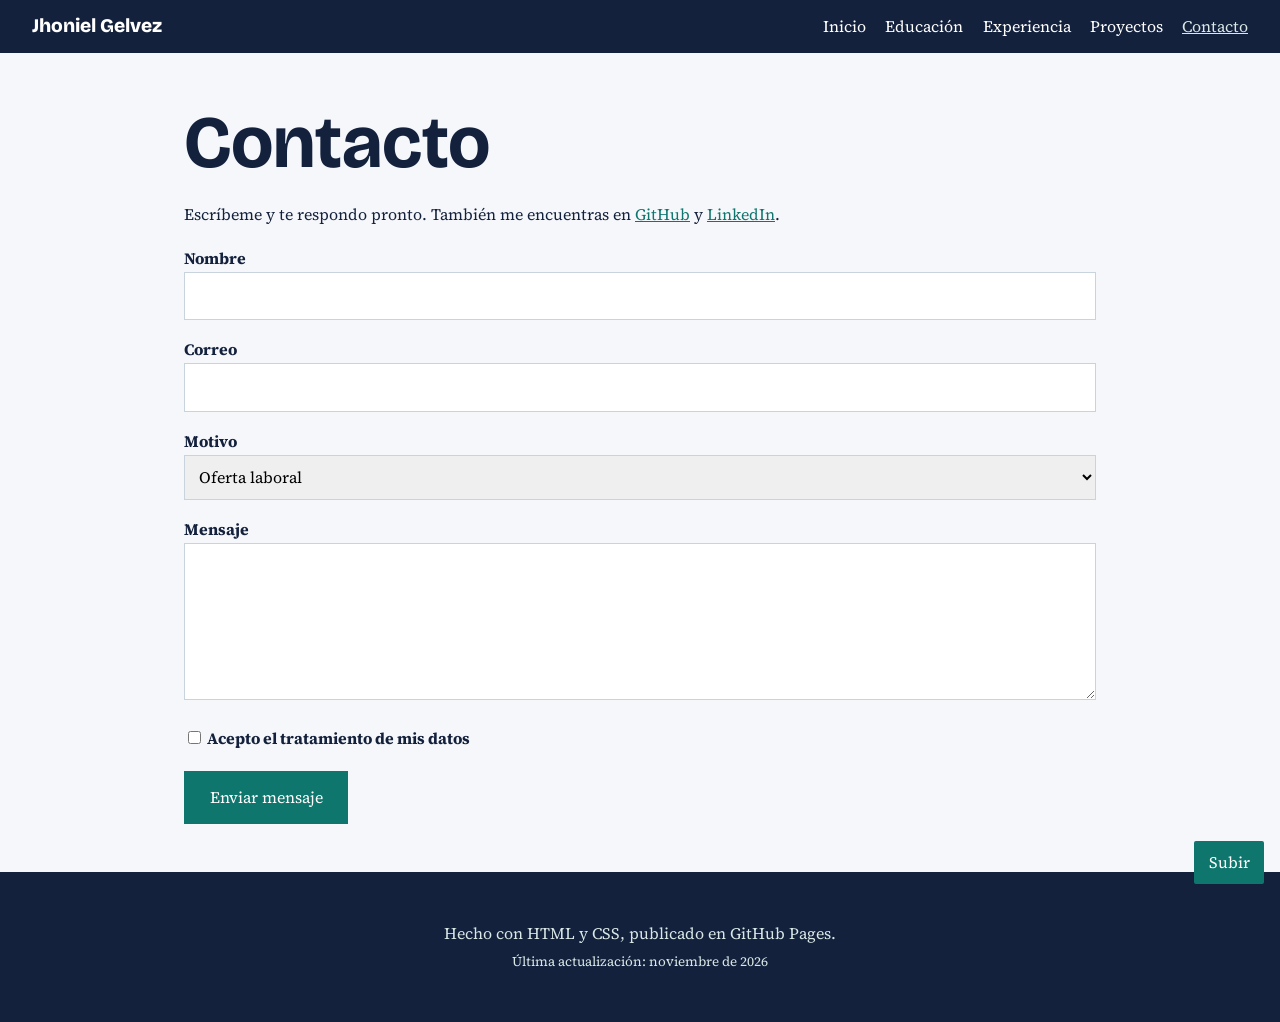
==== contacto.html @ a7f80f1f "Initial public CV website" ====
<!DOCTYPE html>
<html lang="es">
<head>
  <meta charset="utf-8">
  <meta name="viewport" content="width=device-width, initial-scale=1">
  <meta name="description" content="Hoja de vida web de Jhoniel Gelvez, estudiante de Ingeniería de Software">
  <title>Contacto | Jhoniel Gelvez</title>
  <link rel="preconnect" href="https://fonts.googleapis.com">
  <link rel="preconnect" href="https://fonts.gstatic.com" crossorigin>
  <link href="https://fonts.googleapis.com/css2?family=Bricolage+Grotesque:wght@600;800&family=Source+Serif+4&display=swap" rel="stylesheet">
  <link rel="stylesheet" href="css/styles.css">
</head>
<body id="inicio">
  <header class="nav">
    <a class="logo" href="index.html">Jhoniel Gelvez</a>
    <nav>
      <a href="index.html">Inicio</a><a href="educacion.html">Educación</a><a href="experiencia.html">Experiencia</a><a href="proyectos.html">Proyectos</a><a href="contacto.html" class="on">Contacto</a>
    </nav>
  </header>
  <main class="wrap">
    <h1>Contacto</h1>
    <p>Escríbeme y te respondo pronto. También me encuentras en <a href="https://github.com/TU_USUARIO" target="_blank" rel="noopener">GitHub</a> y <a href="https://www.linkedin.com/in/TU_USUARIO" target="_blank" rel="noopener">LinkedIn</a>.</p>
    <form action="mailto:correo@ejemplo.com" method="post" enctype="text/plain">
      <label for="nombre">Nombre</label><input id="nombre" name="nombre" required>
      <label for="correo">Correo</label><input id="correo" name="correo" type="email" required>
      <label for="motivo">Motivo</label>
      <select id="motivo" name="motivo"><option>Oferta laboral</option><option>Proyecto</option><option>Otro</option></select>
      <label for="msg">Mensaje</label><textarea id="msg" name="mensaje" rows="5" required></textarea>
      <label><input type="checkbox" name="acepto" required> Acepto el tratamiento de mis datos</label>
      <button type="submit">Enviar mensaje</button>
    </form>
  </main>
  <a class="top" href="#inicio">Subir</a>
  <footer><p>Hecho con HTML y CSS, publicado en GitHub Pages.<br><small>Última actualización: noviembre de 2026</small></p></footer>
</body>
</html>
---- css/styles.css ----
/* 1. Variables y reglas generales */
:root{--bg:#F5F7FA;--ink:#14213D;--teal:#0F766E;--mist:#D9E8E6;--line:#C9D3DD}
*{box-sizing:border-box}
body{margin:0;font-family:'Source Serif 4',serif;line-height:1.7;color:var(--ink);background:var(--bg)}
h1,h2,h3,.logo{font-family:'Bricolage Grotesque',sans-serif;line-height:1.15}
h1{font-size:clamp(2.4rem,7vw,4.6rem);margin:0 0 1rem}
h2{font-size:1.8rem;margin:0 0 1rem}
a{color:var(--teal)}
hr{border:0;border-top:2px dotted var(--line);margin:3rem 0}
/* 2. Navegación: posición sticky */
.nav{position:sticky;top:0;z-index:5;display:flex;justify-content:space-between;align-items:center;flex-wrap:wrap;gap:.5rem;background:var(--ink);padding:.8rem 2rem}
.nav a{color:#fff;text-decoration:none;margin-left:1.2rem}
.nav .logo{margin:0;font-weight:800;font-size:1.2rem}
.nav a:hover,.nav a.on{color:var(--mist);text-decoration:underline}
/* 3. Estructura con div: posición relative y absolute */
.wrap{max-width:960px;margin:0 auto;padding:3rem 1.5rem}
.hero{position:relative;overflow:hidden;background:var(--mist);padding:5rem 1.5rem}
.hero .in{position:relative;z-index:1;max-width:960px;margin:0 auto}
.circulo{position:absolute;right:-80px;top:-80px;width:340px;height:340px;border-radius:50%;background:var(--teal);opacity:.25}
.foto{width:160px;height:160px;border-radius:50%;border:4px solid var(--ink);object-fit:cover;margin-bottom:1rem}
/* 4. Componentes con clases y display */
.btn{display:inline-block;background:var(--ink);color:#fff;padding:.7rem 1.4rem;text-decoration:none;margin:.3rem .5rem .3rem 0;border-radius:2px;transition:background .2s}
.btn:hover{background:var(--teal)}
.card{background:#fff;border-left:4px solid var(--teal);padding:1.2rem 1.5rem;margin:1.2rem 0;transition:transform .2s}
.card:hover{transform:translateX(6px)}
.tag{display:inline-block;background:var(--mist);padding:.1rem .7rem;margin:.2rem .2rem .2rem 0;border-radius:2px;font-size:.9rem}
.fecha{color:var(--teal);font-weight:bold}
.barra{background:var(--line);height:10px;border-radius:5px;margin:.2rem 0 1rem}
.barra div{height:100%;background:var(--teal);border-radius:5px}
.n90{width:90%}.n80{width:80%}.n70{width:70%}.n60{width:60%}
.grid{display:grid;grid-template-columns:repeat(auto-fit,minmax(260px,1fr));gap:1.5rem}
figure{margin:0;background:#fff}
figure img{width:100%;display:block}
figcaption{padding:1rem}
/* 5. Tablas y formularios */
table{border-collapse:collapse;width:100%;background:#fff}
th,td{padding:.7rem 1rem;border-bottom:1px solid var(--line);text-align:left}
th{background:var(--ink);color:#fff}
label{display:block;margin-top:1rem;font-weight:bold}
input,select,textarea{width:100%;padding:.6rem;border:1px solid var(--line);font:inherit}
input[type=checkbox]{width:auto}
button{margin-top:1.2rem;background:var(--teal);color:#fff;border:0;padding:.8rem 1.6rem;font:inherit;cursor:pointer}
/* 6. Posición fixed, pie y accesibilidad */
.top{position:fixed;right:1rem;bottom:1rem;background:var(--teal);color:#fff;padding:.5rem .9rem;border-radius:2px;text-decoration:none}
footer{text-align:center;padding:2rem;background:var(--ink);color:var(--mist)}
a:focus-visible,button:focus-visible,input:focus-visible,select:focus-visible,textarea:focus-visible{outline:3px solid var(--teal);outline-offset:2px}
@media(max-width:700px){.nav{padding:.8rem 1rem}.nav a{margin:0 .8rem 0 0}.circulo{display:none}}
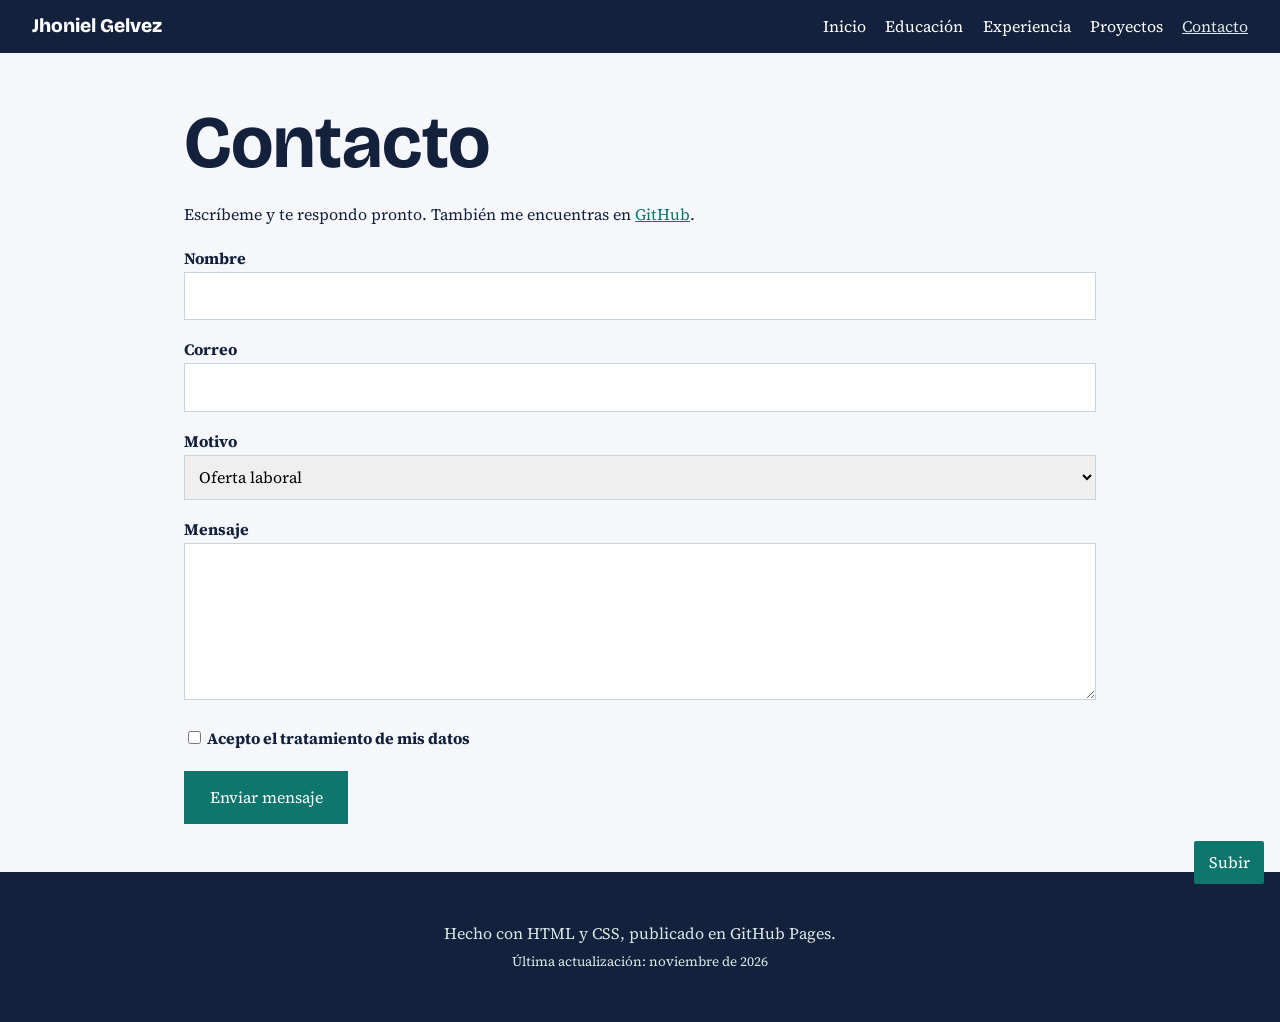
==== commit 4c73f471: "Add files via upload" ====
--- a/contacto.html
+++ b/contacto.html
@@ -19,8 +19,8 @@
   </header>
   <main class="wrap">
     <h1>Contacto</h1>
-    <p>Escríbeme y te respondo pronto. También me encuentras en <a href="https://github.com/TU_USUARIO" target="_blank" rel="noopener">GitHub</a> y <a href="https://www.linkedin.com/in/TU_USUARIO" target="_blank" rel="noopener">LinkedIn</a>.</p>
-    <form action="mailto:correo@ejemplo.com" method="post" enctype="text/plain">
+    <p>Escríbeme y te respondo pronto. También me encuentras en <a href="https://github.com/JhonyGelvez" target="_blank" rel="noopener">GitHub</a>.</p>
+    <form action="mailto:jhoniel99@gmail.com" method="post" enctype="text/plain">
       <label for="nombre">Nombre</label><input id="nombre" name="nombre" required>
       <label for="correo">Correo</label><input id="correo" name="correo" type="email" required>
       <label for="motivo">Motivo</label>
